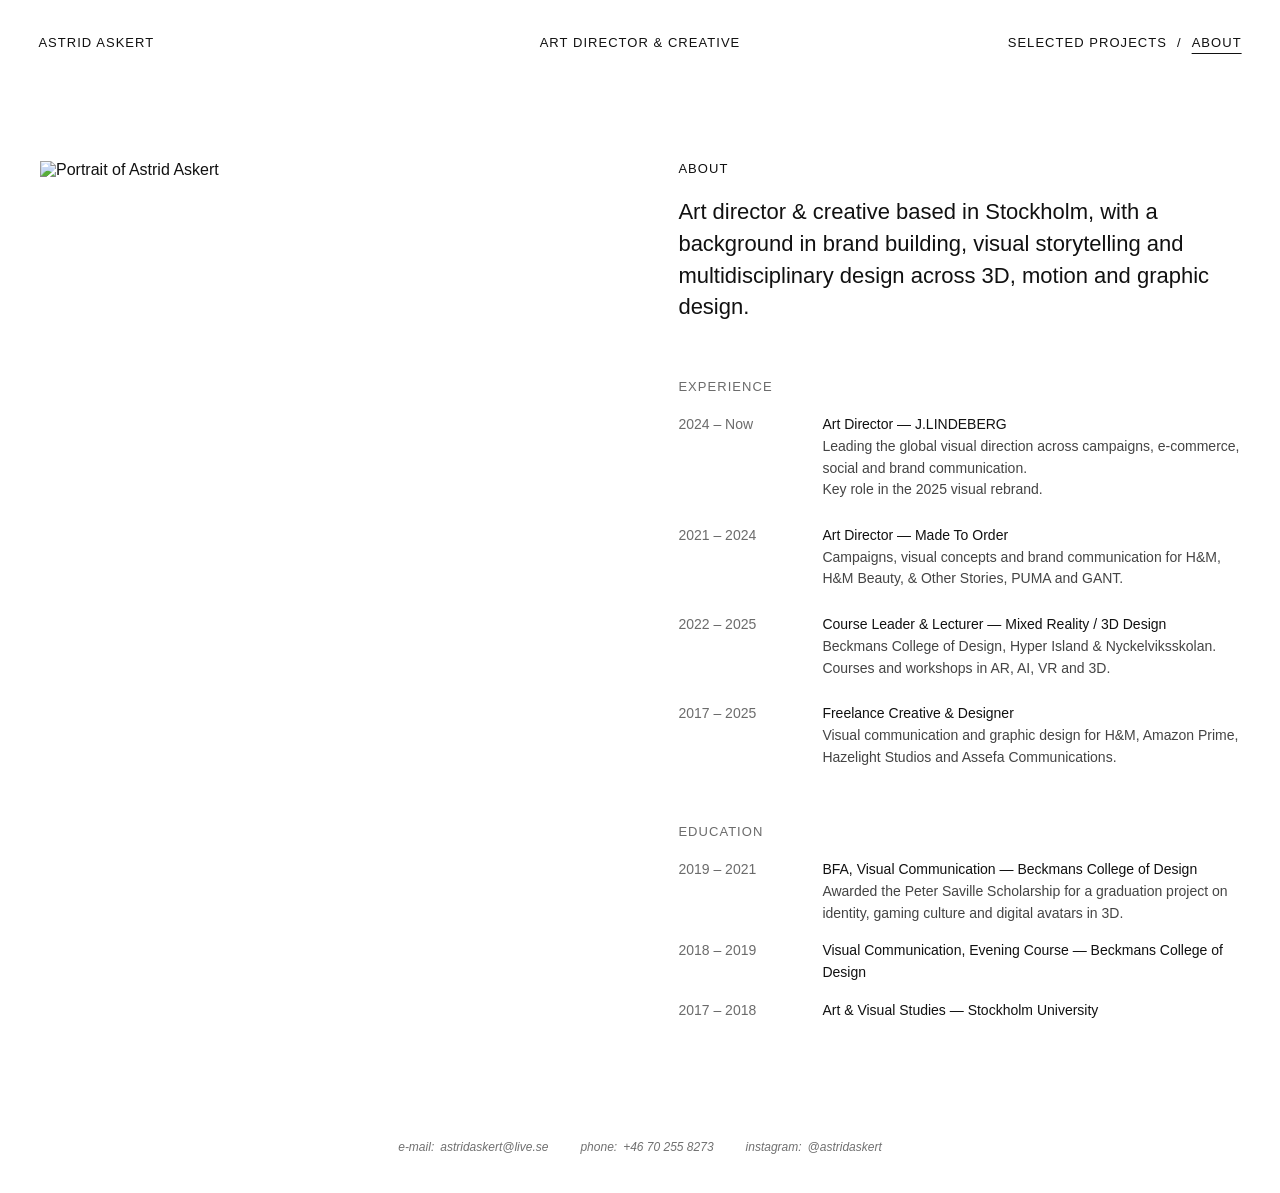
==== about.html @ b2092231 "Add files via upload" ====
<!doctype html>
<html lang="en">
<head>
<meta charset="utf-8">
<meta name="viewport" content="width=device-width, initial-scale=1">
<title>About — Astrid Askert</title>
<link rel="stylesheet" href="style.css">
</head>
<body>

<header class="hdr">
<a class="brand tap" href="index.html"><span class="hl">Astrid Askert</span></a>
<span class="hdr-mid">Art director &amp; creative</span>
<nav aria-label="Main">
<a class="tap" href="projects.html"><span class="hl">Selected projects</span></a>
<span aria-hidden="true">/</span>
<a class="tap" href="about.html" aria-current="page"><span class="hl">About</span></a>
</nav>
</header>

<main class="page">
<div class="about">
<img src="media/f012ea8a1b5d194fc38616943f890d4e.jpg" alt="Portrait of Astrid Askert">
<div class="about-side">
<div class="about-block">
<h1>About</h1>
<p class="lead">Art director &amp; creative based in Stockholm, with a background in brand building, visual storytelling and multidisciplinary design across 3D, motion and graphic design.</p>
</div>

<div class="about-block">
<h2>Experience</h2>
<div class="cv">
<span class="muted">2024 – Now</span>
<div><b>Art Director — J.LINDEBERG</b><p>Leading the global visual direction across campaigns, e-commerce, social and brand communication.<br>Key role in the 2025 visual rebrand.</p></div>
<span class="muted">2021 – 2024</span>
<div><b>Art Director — Made To Order</b><p>Campaigns, visual concepts and brand communication for H&amp;M, H&amp;M Beauty, &amp; Other Stories, PUMA and GANT.</p></div>
<span class="muted">2022 – 2025</span>
<div><b>Course Leader &amp; Lecturer — Mixed Reality / 3D Design</b><p>Beckmans College of Design, Hyper Island &amp; Nyckelviksskolan. Courses and workshops in AR, AI, VR and 3D.</p></div>
<span class="muted">2017 – 2025</span>
<div><b>Freelance Creative &amp; Designer</b><p>Visual communication and graphic design for H&amp;M, Amazon Prime, Hazelight Studios and Assefa Communications.</p></div>
</div>
</div>

<div class="about-block">
<h2>Education</h2>
<div class="cv tight">
<span class="muted">2019 – 2021</span>
<div><b>BFA, Visual Communication — Beckmans College of Design</b><p>Awarded the Peter Saville Scholarship for a graduation project on identity, gaming culture and digital avatars in 3D.</p></div>
<span class="muted">2018 – 2019</span>
<div><b>Visual Communication, Evening Course — Beckmans College of Design</b></div>
<span class="muted">2017 – 2018</span>
<div><b>Art &amp; Visual Studies — Stockholm University</b></div>
</div>
</div>
</div>
</div>
</main>

<footer>
<span>e-mail: <a class="tap" href="mailto:astridaskert@live.se"><span class="hl">astridaskert@live.se</span></a></span>
<span>phone: <a class="tap" href="tel:+46702558273"><span class="hl">+46 70 255 8273</span></a></span>
<span>instagram: <a class="tap" href="https://instagram.com/astridaskert"><span class="hl">@astridaskert</span></a></span>
</footer>

</body>
</html>
---- style.css ----
*{box-sizing:border-box}
body{margin:0;background:#FFFFFF;color:#111111;font-family:'Helvetica Neue',Helvetica,Arial,sans-serif}
a{color:#111111;text-decoration:none}
a:hover .hl,a:hover .hl *{font-style:italic}
img,video{display:block;width:100%;height:auto}
video{background:#FFFFFF;object-fit:cover}
.tap{display:inline-flex;align-items:center;min-height:44px}
.muted{color:#6B6B6B}

/* Header */
.hdr{display:grid;grid-template-columns:minmax(0,1fr) auto minmax(0,1fr);align-items:center;gap:0 16px;padding:20px clamp(16px,3vw,40px);font-size:13px;letter-spacing:.08em;text-transform:uppercase}
.hdr .brand{justify-self:start;font-weight:500}
.hdr-mid{text-align:center}
.hdr nav{justify-self:end;display:flex;align-items:center;gap:10px;font-weight:500}
.hdr nav a[aria-current=page]{text-decoration:underline;text-underline-offset:6px}
@media (max-width:640px){.hdr{grid-template-columns:minmax(0,1fr) auto}.hdr-mid{grid-row:2;grid-column:1 / -1;text-align:left}}

/* Footer */
footer{display:flex;flex-wrap:wrap;justify-content:center;gap:0 32px;padding:8px clamp(16px,3vw,40px) 24px;font-size:12px;font-style:italic;color:#707070}
footer span{display:inline-flex;align-items:center;gap:6px}
footer a{color:#707070}
footer a:hover .hl{color:#111111}

/* Home */
.home{height:100vh;height:100dvh;overflow:hidden;display:flex;flex-direction:column}
.home footer{padding-bottom:16px}
.home main{flex:1;min-height:0;display:flex;align-items:center;justify-content:center;padding:0 16px}
.slide{display:flex;flex-direction:column;align-items:center;gap:16px;width:100%}
.slide[hidden]{display:none}
.stage{height:min(62vh,700px);width:100%;display:flex;align-items:center;justify-content:center}
.stage img,.stage video{max-width:100%;object-fit:cover}
.portrait{height:100%;width:auto}
.landscape{width:min(100%,1000px,calc(min(62vh,700px) * 1.2));height:auto}
.caption{text-align:center;font-size:13px;letter-spacing:.04em}

/* Projects overview & about */
.page{padding:clamp(40px,6vw,88px) clamp(16px,3vw,40px) 96px}
.list-head{display:flex;justify-content:space-between;align-items:baseline;gap:16px;margin-bottom:40px;font-size:13px;letter-spacing:.08em;text-transform:uppercase}
.list-head h1{margin:0;font-size:13px;font-weight:500}
.cards{display:grid;grid-template-columns:repeat(auto-fill,minmax(min(100%,300px),1fr));gap:56px 24px}
.card{display:flex;flex-direction:column;gap:12px}
.card img{aspect-ratio:3 / 4;object-fit:cover}
.card-meta{display:flex;justify-content:space-between;align-items:baseline;gap:12px;font-size:13px;letter-spacing:.04em}
.num{font-variant-numeric:tabular-nums}

.about{display:grid;grid-template-columns:repeat(auto-fit,minmax(min(100%,380px),1fr));gap:clamp(40px,6vw,96px);max-width:1200px;margin:0 auto;align-items:start}
.about img{aspect-ratio:2 / 3;object-fit:cover}
.about-side{display:flex;flex-direction:column;gap:56px}
.about-block{display:flex;flex-direction:column;gap:20px}
.about h1,.about h2{margin:0;font-size:13px;font-weight:500;letter-spacing:.08em;text-transform:uppercase}
.about h2{color:#6B6B6B}
.lead{margin:0;font-size:22px;line-height:1.45;max-width:622px}
.cv{display:grid;grid-template-columns:120px minmax(0,1fr);gap:24px;font-size:14px;line-height:1.55}
.cv.tight{gap:16px 24px}
.cv b{font-weight:500;display:block}
.cv p{margin:0;color:#444444;max-width:420px}

/* Project pages */
.project{padding:0 clamp(16px,3vw,40px)}
.intro{display:grid;grid-template-columns:repeat(auto-fit,minmax(min(100%,380px),1fr));gap:48px;padding:clamp(48px,7vw,112px) 0 clamp(48px,6vw,88px)}
.intro h1{margin:0;font-size:clamp(40px,5.5vw,80px);font-weight:400;line-height:1;letter-spacing:-.02em}
.intro-side{display:flex;flex-direction:column;gap:32px}
.copy{display:flex;flex-direction:column;gap:16px;max-width:560px;font-size:18px;line-height:1.6}
.copy p{margin:0}
.facts{margin:0;display:grid;grid-template-columns:120px minmax(0,1fr);gap:10px 24px;font-size:13px;letter-spacing:.04em}
.facts dt{color:#6B6B6B;text-transform:uppercase;letter-spacing:.08em}
.facts dd{margin:0}
.media{display:flex;flex-direction:column;gap:24px}
.row{display:grid;grid-template-columns:repeat(auto-fit,minmax(min(100%,320px),1fr));gap:24px}
.row.three{grid-template-columns:repeat(auto-fit,minmax(min(100%,240px),1fr))}
.row.pair{grid-template-columns:minmax(0,3fr) minmax(0,2fr)}
@media (max-width:640px){.row.pair{grid-template-columns:minmax(0,1fr)}}
.gallery{display:grid;grid-template-columns:repeat(auto-fit,minmax(min(100%,420px),1fr));gap:48px 24px}
.gallery img{aspect-ratio:3 / 4;object-fit:cover}
figure{margin:0;display:flex;flex-direction:column;gap:12px}
figcaption{font-size:13px;letter-spacing:.04em}
.note{font-size:13px;line-height:1.5;letter-spacing:.02em;color:#6B6B6B;max-width:320px}
.r16x9{aspect-ratio:16 / 9}.r3x2{aspect-ratio:3 / 2}.r4x5{aspect-ratio:4 / 5}.r9x16{aspect-ratio:9 / 16;object-fit:cover}
.pnav{display:flex;flex-wrap:wrap;justify-content:space-between;align-items:center;gap:16px;padding:64px 0 24px;font-size:13px;letter-spacing:.08em;text-transform:uppercase}
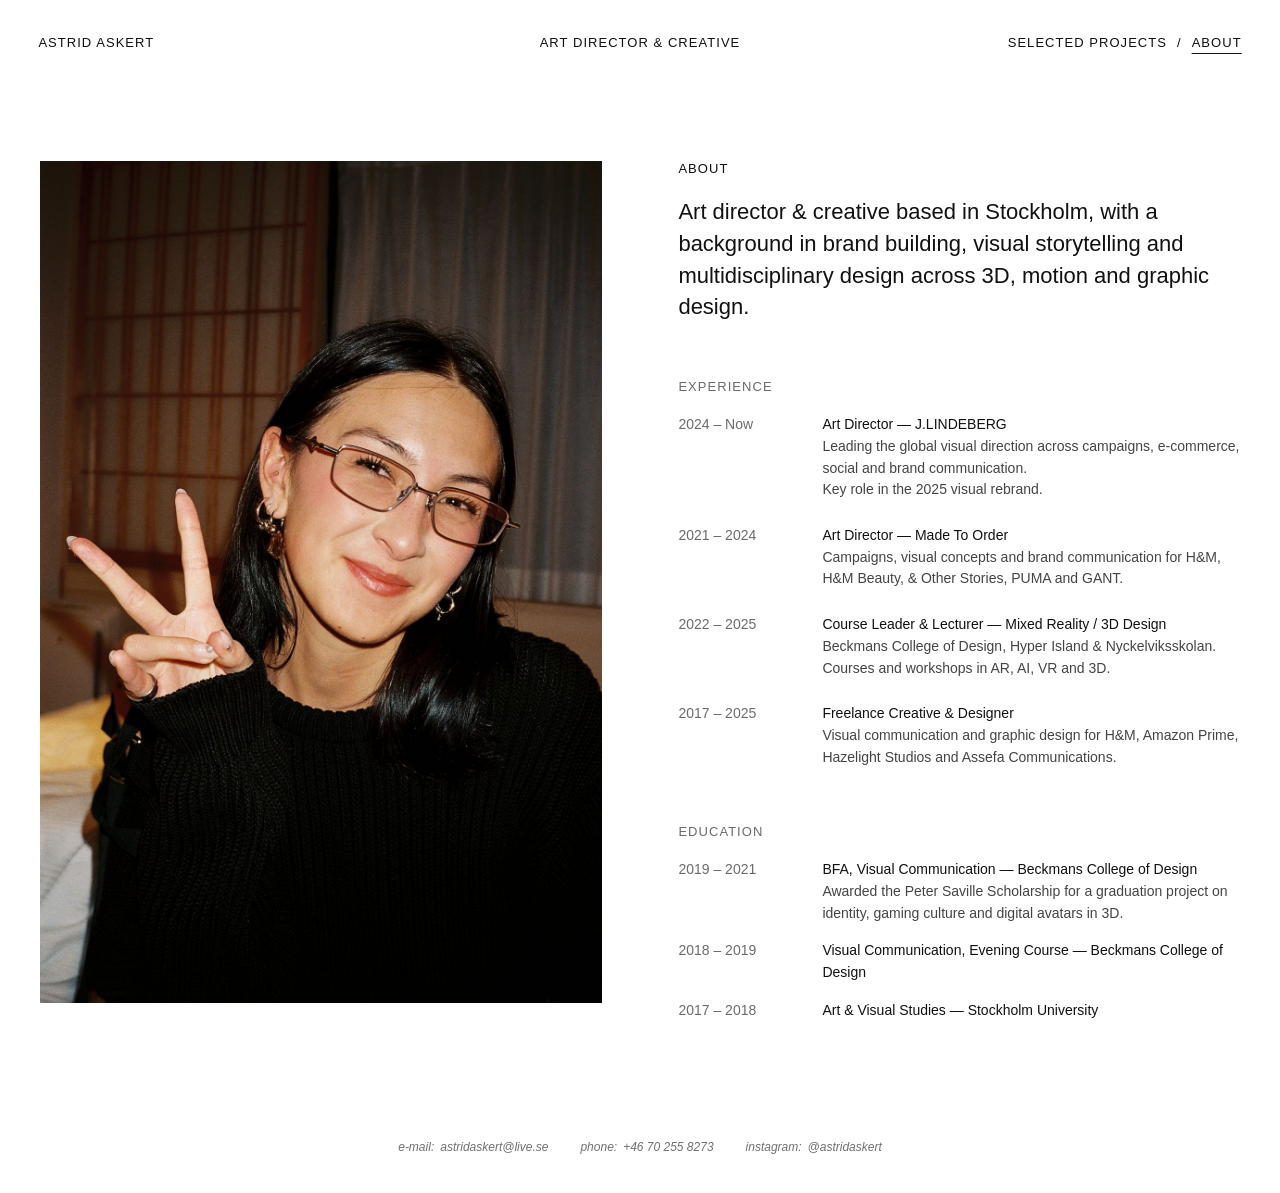
==== commit fafb4854: "Add files via upload" ====
--- a/about.html
+++ b/about.html
@@ -20,7 +20,7 @@
 
 <main class="page">
 <div class="about">
-<img src="media/f012ea8a1b5d194fc38616943f890d4e.jpg" alt="Portrait of Astrid Askert">
+<img src="f012ea8a1b5d194fc38616943f890d4e.jpg" alt="Portrait of Astrid Askert">
 <div class="about-side">
 <div class="about-block">
 <h1>About</h1>
